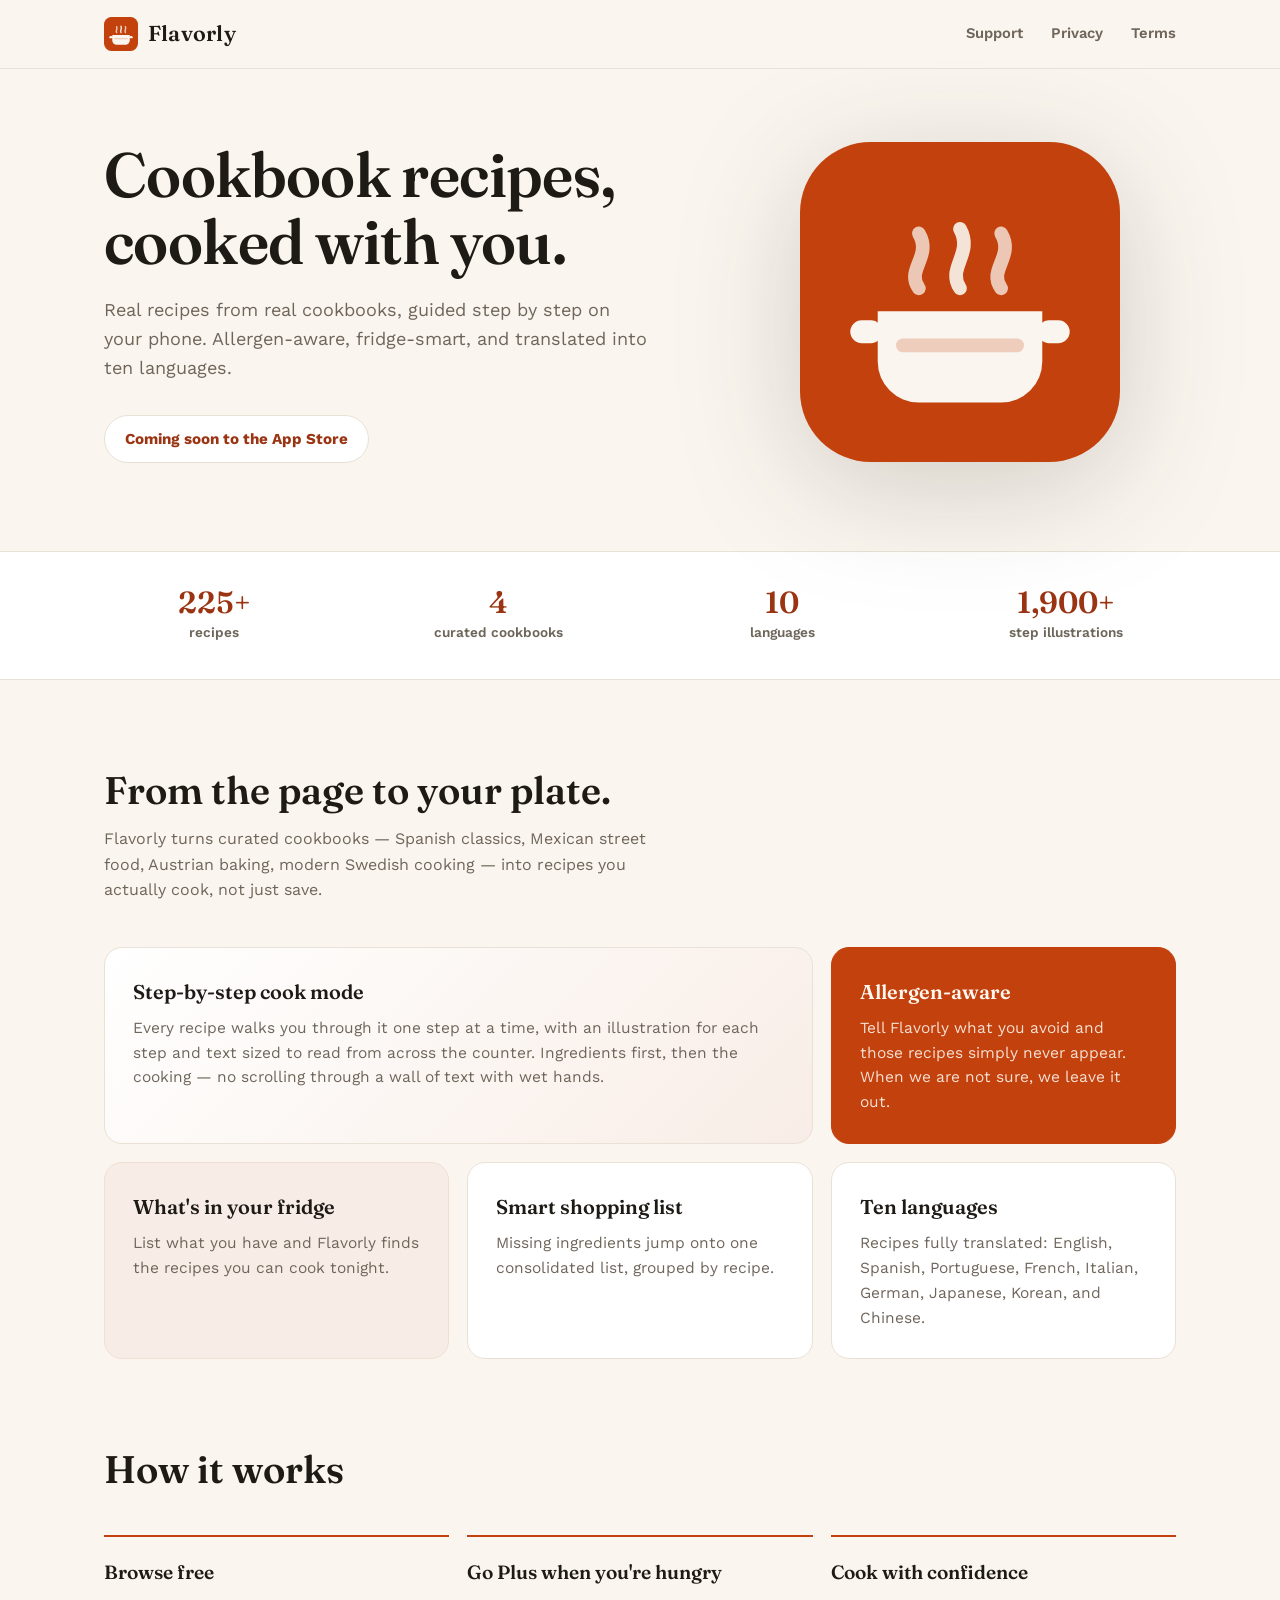
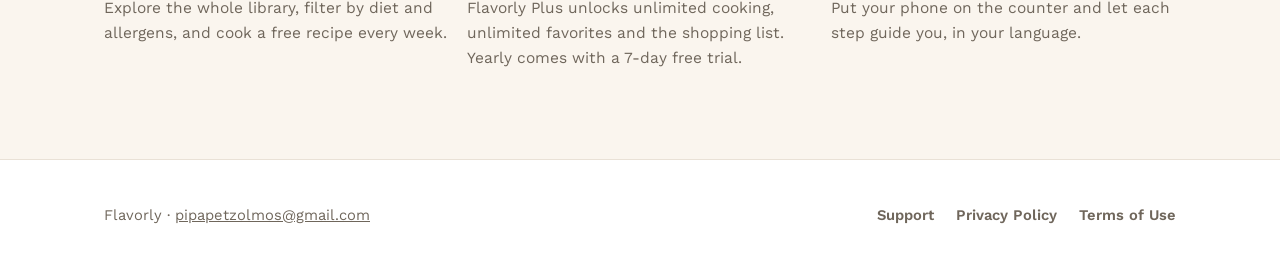
==== index.html @ 1690bf22 "Flavorly marketing site: landing, privacy, terms, support Co-Authored-By: Claude Fable 5 <noreply@an" ====
<!doctype html>
<html lang="en">
<head>
<meta charset="utf-8">
<meta name="viewport" content="width=device-width,initial-scale=1">
<title>Flavorly - Real cookbook recipes, cooked step by step</title>
<meta name="description" content="Flavorly brings real cookbook recipes to your phone: step-by-step cooking, allergen-aware filtering, a smart shopping list, in ten languages.">
<link rel="preconnect" href="https://fonts.googleapis.com">
<link rel="preconnect" href="https://fonts.gstatic.com" crossorigin>
<link href="https://fonts.googleapis.com/css2?family=Work+Sans:wght@400;600;700&family=Fraunces:ital,wght@0,400;0,600;1,400&display=swap" rel="stylesheet">
<link rel="stylesheet" href="/styles.css">
<link rel="icon" type="image/svg+xml" href="/icon.svg">
</head>
<body>
<header><div class="wrap nav">
<a class="brand" href="/"><svg width="34" height="34" viewBox="0 0 140 140" aria-hidden="true"><rect width="140" height="140" rx="31" fill="#C2410C"/><path d="M52 64 C46 56 58 50 52 40" fill="none" stroke="#FAF5EE" stroke-width="6" stroke-linecap="round" opacity=".75"/><path d="M70 64 C64 55 76 49 70 38" fill="none" stroke="#FAF5EE" stroke-width="6" stroke-linecap="round" opacity=".9"/><path d="M88 64 C82 56 94 50 88 40" fill="none" stroke="#FAF5EE" stroke-width="6" stroke-linecap="round" opacity=".75"/><rect x="22" y="78" width="14" height="10" rx="5" fill="#FAF5EE"/><rect x="104" y="78" width="14" height="10" rx="5" fill="#FAF5EE"/><path d="M34 74 h72 v22 a18 18 0 0 1 -18 18 h-36 a18 18 0 0 1 -18 -18 z" fill="#FAF5EE"/><rect x="42" y="86" width="56" height="6" rx="3" fill="#C2410C" opacity=".22"/></svg><span>Flavorly</span></a>
<nav class="nav-links" aria-label="Site"><a href="/support">Support</a><a href="/privacy">Privacy</a><a href="/terms">Terms</a></nav>
</div></header>

<main>
<section class="hero"><div class="wrap hero-grid">
<div>
<h1 class="serif">Cookbook recipes,<br>cooked with you.</h1>
<p class="sub">Real recipes from real cookbooks, guided step by step on your phone. Allergen-aware, fridge-smart, and translated into ten languages.</p>
<span class="badge">Coming soon to the App Store</span>
</div>
<div class="hero-mark"><svg viewBox="0 0 140 140" role="img" aria-label="Flavorly icon: a steaming cooking pot"><rect width="140" height="140" rx="31" fill="#C2410C"/><path d="M52 64 C46 56 58 50 52 40" fill="none" stroke="#FAF5EE" stroke-width="6" stroke-linecap="round" opacity=".75"/><path d="M70 64 C64 55 76 49 70 38" fill="none" stroke="#FAF5EE" stroke-width="6" stroke-linecap="round" opacity=".9"/><path d="M88 64 C82 56 94 50 88 40" fill="none" stroke="#FAF5EE" stroke-width="6" stroke-linecap="round" opacity=".75"/><rect x="22" y="78" width="14" height="10" rx="5" fill="#FAF5EE"/><rect x="104" y="78" width="14" height="10" rx="5" fill="#FAF5EE"/><path d="M34 74 h72 v22 a18 18 0 0 1 -18 18 h-36 a18 18 0 0 1 -18 -18 z" fill="#FAF5EE"/><rect x="42" y="86" width="56" height="6" rx="3" fill="#C2410C" opacity=".22"/></svg></div>
</div></section>

<div class="stats"><div class="wrap stats-row">
<div class="stat"><b class="serif">225+</b><small>recipes</small></div>
<div class="stat"><b class="serif">4</b><small>curated cookbooks</small></div>
<div class="stat"><b class="serif">10</b><small>languages</small></div>
<div class="stat"><b class="serif">1,900+</b><small>step illustrations</small></div>
</div></div>

<section class="block"><div class="wrap">
<h2 class="serif">From the page to your plate.</h2>
<p class="lede">Flavorly turns curated cookbooks — Spanish classics, Mexican street food, Austrian baking, modern Swedish cooking — into recipes you actually cook, not just save.</p>
<div class="bento">
<div class="cell big"><h3>Step-by-step cook mode</h3><p>Every recipe walks you through it one step at a time, with an illustration for each step and text sized to read from across the counter. Ingredients first, then the cooking — no scrolling through a wall of text with wet hands.</p></div>
<div class="cell clay"><h3>Allergen-aware</h3><p>Tell Flavorly what you avoid and those recipes simply never appear. When we are not sure, we leave it out.</p></div>
<div class="cell tint"><h3>What's in your fridge</h3><p>List what you have and Flavorly finds the recipes you can cook tonight.</p></div>
<div class="cell mid"><h3>Smart shopping list</h3><p>Missing ingredients jump onto one consolidated list, grouped by recipe.</p></div>
<div class="cell mid"><h3>Ten languages</h3><p>Recipes fully translated: English, Spanish, Portuguese, French, Italian, German, Japanese, Korean, and Chinese.</p></div>
</div>
</div></section>

<section class="block" style="padding-top:0"><div class="wrap">
<h2 class="serif">How it works</h2>
<div class="steps">
<div class="step"><h3>Browse free</h3><p>Explore the whole library, filter by diet and allergens, and cook a free recipe every week.</p></div>
<div class="step"><h3>Go Plus when you're hungry</h3><p>Flavorly Plus unlocks unlimited cooking, unlimited favorites and the shopping list. Yearly comes with a 7-day free trial.</p></div>
<div class="step"><h3>Cook with confidence</h3><p>Put your phone on the counter and let each step guide you, in your language.</p></div>
</div>
</div></section>
</main>

<footer><div class="wrap foot">
<div>Flavorly &middot; <a href="mailto:pipapetzolmos@gmail.com">pipapetzolmos@gmail.com</a></div>
<nav class="foot-links" aria-label="Legal"><a href="/support">Support</a><a href="/privacy">Privacy Policy</a><a href="/terms">Terms of Use</a></nav>
</div></footer>
</body></html>
---- styles.css ----
:root{--cream:#FAF5EE;--surface:#FFFFFF;--ink:#1E1A16;--ink-soft:#6F665B;--ink-faint:#9A9086;--clay:#C2410C;--clay-deep:#9A3412;--clay-tint:#F8EDE6;--line:#E9E1D6;--maxw:1120px}
*{margin:0;padding:0;box-sizing:border-box}
html{scroll-behavior:smooth}
@media (prefers-reduced-motion:reduce){html{scroll-behavior:auto}}
body{background:var(--cream);color:var(--ink);font-family:'Work Sans',system-ui,sans-serif;line-height:1.6;-webkit-font-smoothing:antialiased}
.serif{font-family:'Fraunces',Georgia,serif}
a{color:inherit}
.wrap{max-width:var(--maxw);margin:0 auto;padding:0 24px}
header{position:sticky;top:0;z-index:20;background:rgba(250,245,238,.92);backdrop-filter:blur(8px);border-bottom:1px solid var(--line)}
.nav{display:flex;align-items:center;justify-content:space-between;height:68px}
.brand{display:flex;align-items:center;gap:10px;text-decoration:none}
.brand span{font-family:'Fraunces',serif;font-weight:600;font-size:1.35rem;letter-spacing:.01em}
.nav-links{display:flex;gap:28px;font-size:.92rem;font-weight:600}
.nav-links a{text-decoration:none;color:var(--ink-soft)}
.nav-links a:hover,.nav-links a:focus-visible{color:var(--ink)}
a:focus-visible{outline:2px solid var(--clay);outline-offset:3px;border-radius:4px}
.hero{padding:72px 0 88px}
.hero-grid{display:grid;grid-template-columns:1.15fr .85fr;gap:56px;align-items:center}
h1{font-family:'Fraunces',serif;font-weight:600;font-size:clamp(2.4rem,5.4vw,3.9rem);line-height:1.08;letter-spacing:-.01em}
.sub{margin-top:20px;font-size:1.13rem;color:var(--ink-soft);max-width:34rem}
.badge{display:inline-flex;align-items:center;gap:8px;margin-top:32px;padding:11px 20px;border:1px solid var(--line);border-radius:999px;font-weight:700;font-size:.95rem;background:var(--surface);color:var(--clay-deep)}
.hero-mark{display:flex;justify-content:center}
.hero-mark svg{width:min(320px,70vw);height:auto;filter:drop-shadow(0 24px 60px rgba(30,26,22,.18))}
.stats{border-top:1px solid var(--line);border-bottom:1px solid var(--line);background:var(--surface)}
.stats-row{display:grid;grid-template-columns:repeat(4,1fr);gap:16px;padding:34px 0;text-align:center}
.stat b{display:block;font-family:'Fraunces',serif;font-weight:600;font-size:1.9rem;line-height:1.1;color:var(--clay-deep)}
.stat small{color:var(--ink-soft);font-size:.85rem;font-weight:600}
section.block{padding:88px 0}
h2{font-family:'Fraunces',serif;font-weight:600;font-size:clamp(1.7rem,3.4vw,2.4rem);line-height:1.15;max-width:26ch}
.lede{margin-top:14px;color:var(--ink-soft);max-width:56ch}
.bento{margin-top:44px;display:grid;grid-template-columns:repeat(6,1fr);gap:18px}
.cell{border-radius:18px;padding:28px;background:var(--surface);border:1px solid var(--line)}
.cell h3{font-family:'Fraunces',serif;font-weight:600;font-size:1.25rem;margin-bottom:8px}
.cell p{color:var(--ink-soft);font-size:.97rem}
.cell.big{grid-column:span 4;background:linear-gradient(135deg,#FFFFFF,var(--clay-tint))}
.cell.clay{grid-column:span 2;background:var(--clay);border-color:var(--clay)}
.cell.clay h3{color:#FFF7F0}.cell.clay p{color:rgba(255,247,240,.88)}
.cell.tint{grid-column:span 2;background:var(--clay-tint);border-color:#F0DFD2}
.cell.mid{grid-column:span 2}
.steps{margin-top:44px;display:grid;grid-template-columns:repeat(3,1fr);gap:18px}
.step{border-top:2px solid var(--clay);padding-top:20px}
.step h3{font-family:'Fraunces',serif;font-weight:600;font-size:1.2rem;margin-bottom:8px}
.step p{color:var(--ink-soft);font-size:.97rem}
footer{border-top:1px solid var(--line);background:var(--surface);padding:44px 0;font-size:.92rem;color:var(--ink-soft)}
.foot{display:flex;flex-wrap:wrap;gap:18px;justify-content:space-between;align-items:center}
.foot-links{display:flex;gap:22px;font-weight:600}
.foot-links a{text-decoration:none}
.foot-links a:hover{color:var(--ink)}
.legal{max-width:760px;margin:0 auto;padding:64px 24px 96px}
.legal h1{font-size:clamp(2rem,4.5vw,2.8rem);margin-bottom:8px}
.legal .date{color:var(--ink-soft);margin-bottom:36px;font-size:.95rem}
.legal h2{font-size:1.35rem;margin:36px 0 10px;max-width:none}
.legal h3{font-family:'Fraunces',serif;font-weight:600;font-size:1.1rem;margin:24px 0 8px}
.legal p,.legal li{color:var(--ink-soft);margin-bottom:12px}
.legal ul{padding-left:22px;margin-bottom:12px}
.legal a{color:var(--clay-deep)}
.legal strong{color:var(--ink)}
.faq{border:1px solid var(--line);border-radius:14px;padding:22px 24px;margin-bottom:16px;background:var(--surface)}
.faq h3{font-family:'Fraunces',serif;font-weight:600;font-size:1.1rem;margin:0 0 8px}
.faq p{margin-bottom:0}
@media(max-width:860px){.hero-grid{grid-template-columns:1fr;gap:40px}.hero-mark{order:-1}.hero-mark svg{width:200px}.stats-row{grid-template-columns:repeat(2,1fr)}.bento{grid-template-columns:1fr}.cell.big,.cell.clay,.cell.tint,.cell.mid{grid-column:span 1}.steps{grid-template-columns:1fr}.nav-links{gap:16px;font-size:.85rem}}
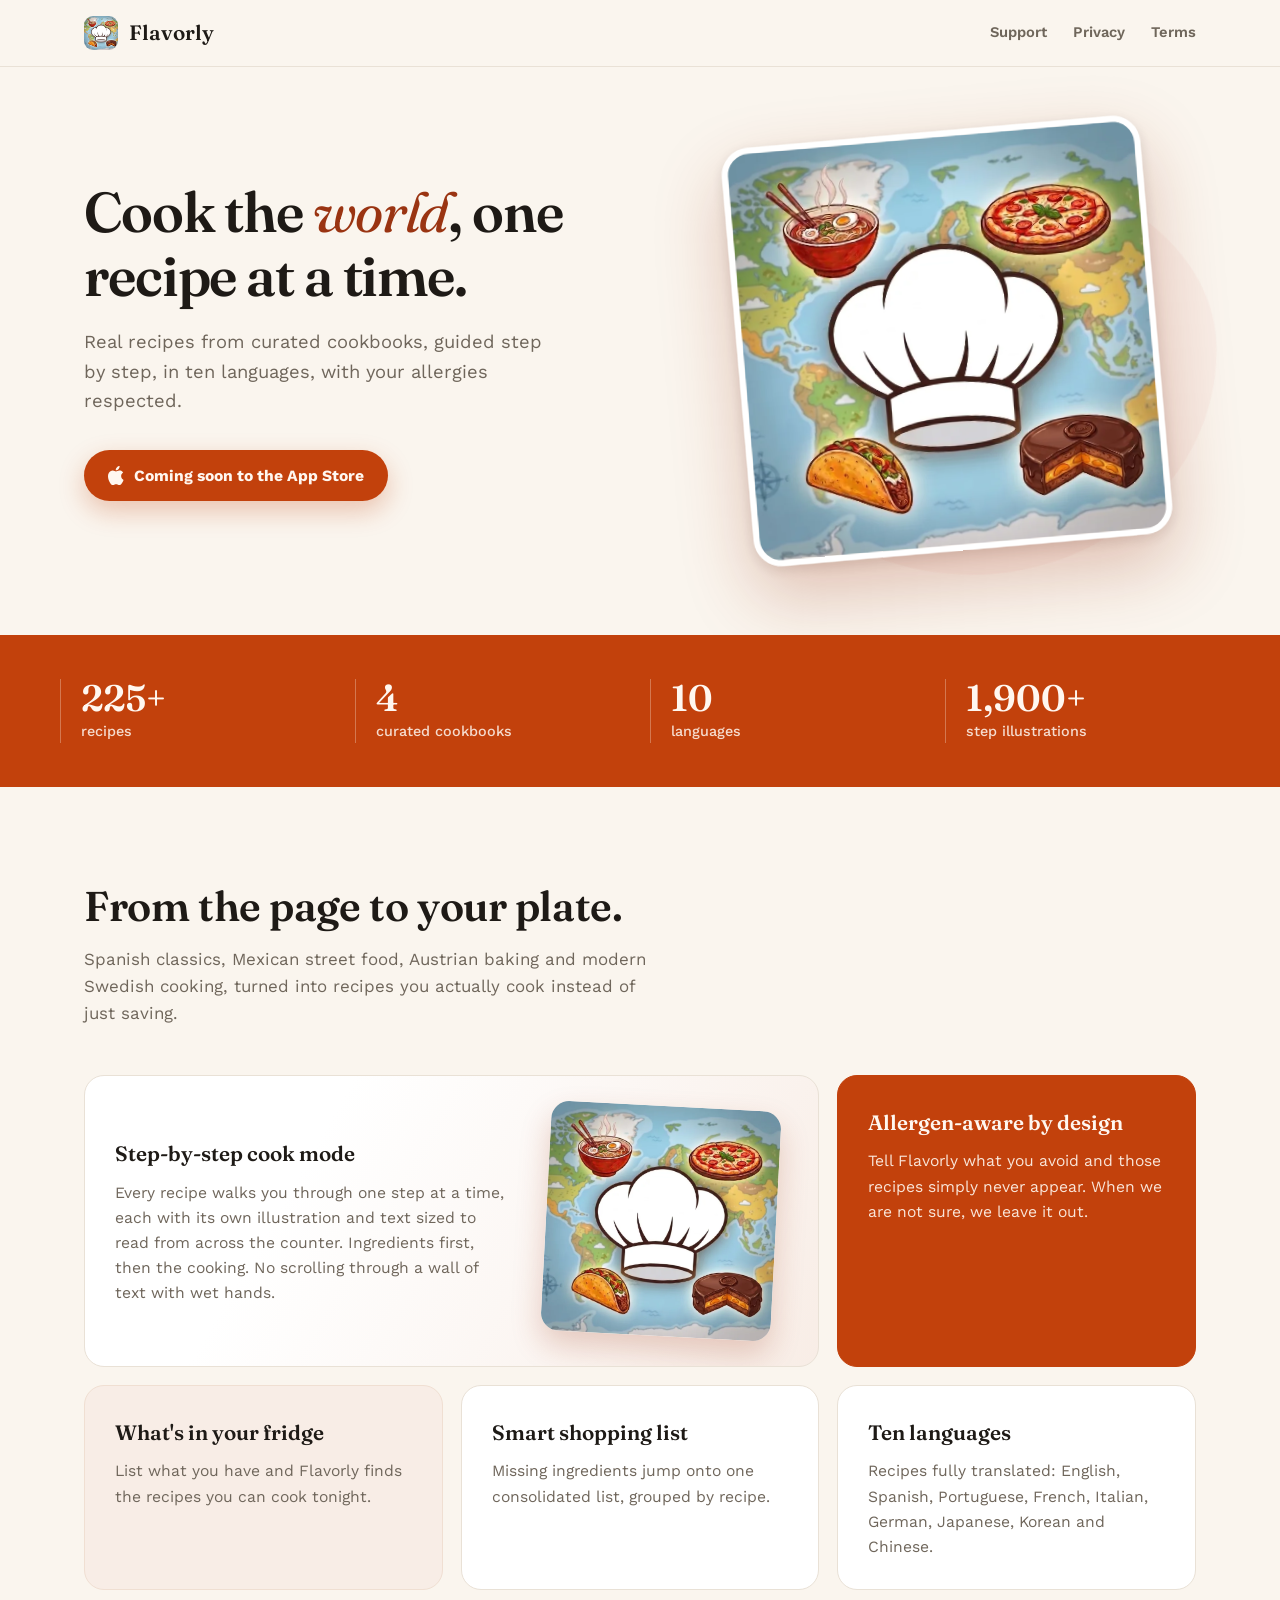
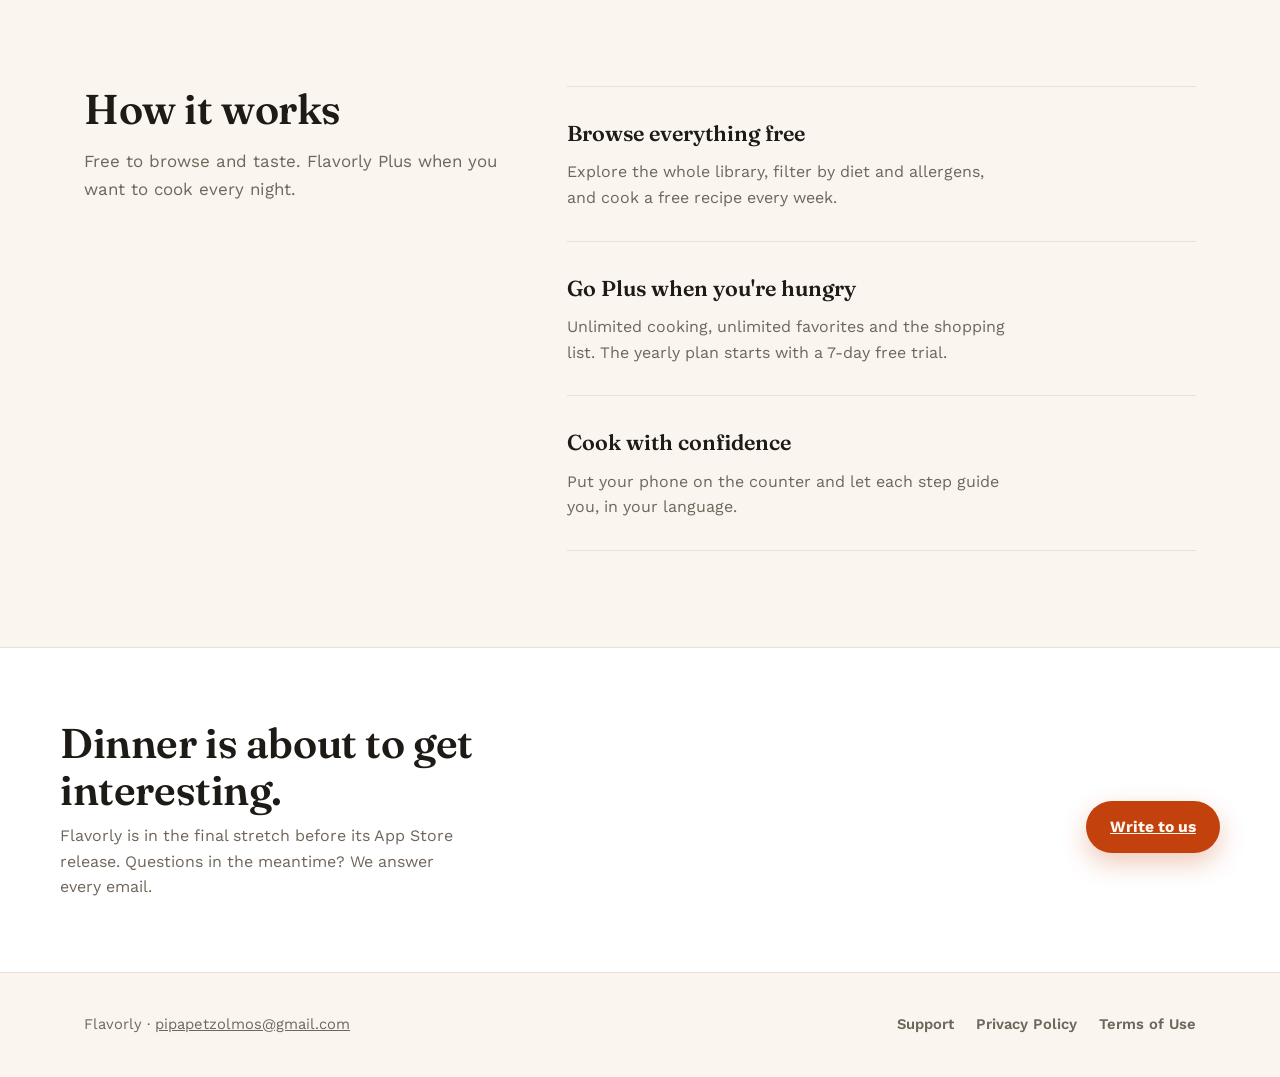
==== commit ce196ada: "Redesign with real brand art and taste-skill pass Replace the invented pot icon with the app's actua" ====
--- a/index.html
+++ b/index.html
@@ -5,26 +5,30 @@
 <meta name="viewport" content="width=device-width,initial-scale=1">
 <title>Flavorly - Real cookbook recipes, cooked step by step</title>
 <meta name="description" content="Flavorly brings real cookbook recipes to your phone: step-by-step cooking, allergen-aware filtering, a smart shopping list, in ten languages.">
+<meta property="og:title" content="Flavorly">
+<meta property="og:description" content="Real cookbook recipes, cooked step by step. Allergen-aware, fridge-smart, in ten languages.">
+<meta property="og:image" content="/assets/icon-hero.webp">
 <link rel="preconnect" href="https://fonts.googleapis.com">
 <link rel="preconnect" href="https://fonts.gstatic.com" crossorigin>
-<link href="https://fonts.googleapis.com/css2?family=Work+Sans:wght@400;600;700&family=Fraunces:ital,wght@0,400;0,600;1,400&display=swap" rel="stylesheet">
+<link href="https://fonts.googleapis.com/css2?family=Work+Sans:wght@400;500;600;700&family=Fraunces:ital,wght@0,400;0,600;1,400;1,600&display=swap" rel="stylesheet">
 <link rel="stylesheet" href="/styles.css">
-<link rel="icon" type="image/svg+xml" href="/icon.svg">
+<link rel="icon" type="image/png" href="/assets/favicon.png">
+<link rel="apple-touch-icon" href="/assets/apple-touch-icon.png">
 </head>
 <body>
 <header><div class="wrap nav">
-<a class="brand" href="/"><svg width="34" height="34" viewBox="0 0 140 140" aria-hidden="true"><rect width="140" height="140" rx="31" fill="#C2410C"/><path d="M52 64 C46 56 58 50 52 40" fill="none" stroke="#FAF5EE" stroke-width="6" stroke-linecap="round" opacity=".75"/><path d="M70 64 C64 55 76 49 70 38" fill="none" stroke="#FAF5EE" stroke-width="6" stroke-linecap="round" opacity=".9"/><path d="M88 64 C82 56 94 50 88 40" fill="none" stroke="#FAF5EE" stroke-width="6" stroke-linecap="round" opacity=".75"/><rect x="22" y="78" width="14" height="10" rx="5" fill="#FAF5EE"/><rect x="104" y="78" width="14" height="10" rx="5" fill="#FAF5EE"/><path d="M34 74 h72 v22 a18 18 0 0 1 -18 18 h-36 a18 18 0 0 1 -18 -18 z" fill="#FAF5EE"/><rect x="42" y="86" width="56" height="6" rx="3" fill="#C2410C" opacity=".22"/></svg><span>Flavorly</span></a>
+<a class="brand" href="/"><img src="/assets/favicon.png" alt="" width="34" height="34"><span>Flavorly</span></a>
 <nav class="nav-links" aria-label="Site"><a href="/support">Support</a><a href="/privacy">Privacy</a><a href="/terms">Terms</a></nav>
 </div></header>
 
 <main>
 <section class="hero"><div class="wrap hero-grid">
 <div>
-<h1 class="serif">Cookbook recipes,<br>cooked with you.</h1>
-<p class="sub">Real recipes from real cookbooks, guided step by step on your phone. Allergen-aware, fridge-smart, and translated into ten languages.</p>
-<span class="badge">Coming soon to the App Store</span>
+<h1 data-rise="1">Cook the <em>world</em>, one recipe at a time.</h1>
+<p class="sub" data-rise="2">Real recipes from curated cookbooks, guided step by step, in ten languages, with your allergies respected.</p>
+<span class="badge" data-rise="3"><svg width="16" height="19" viewBox="0 0 16 19" fill="currentColor" aria-hidden="true"><path d="M13.1 10.1c0-2.4 2-3.6 2.1-3.7-1.1-1.7-2.9-1.9-3.5-1.9-1.5-.2-2.9.9-3.7.9-.8 0-2-.9-3.2-.9C3.2 4.5 1.6 5.4.8 6.9c-1.7 3-.4 7.4 1.2 9.8.8 1.2 1.7 2.5 3 2.4 1.2 0 1.6-.8 3.1-.8s1.9.8 3.2.8c1.3 0 2.1-1.2 2.9-2.4.9-1.4 1.3-2.7 1.3-2.8-.1 0-2.4-1-2.4-3.8zM10.6 2.9c.7-.8 1.1-1.9 1-3-1 0-2.1.7-2.8 1.5-.6.7-1.2 1.8-1 2.9 1.1.1 2.2-.6 2.8-1.4z"/></svg>Coming soon to the App Store</span>
 </div>
-<div class="hero-mark"><svg viewBox="0 0 140 140" role="img" aria-label="Flavorly icon: a steaming cooking pot"><rect width="140" height="140" rx="31" fill="#C2410C"/><path d="M52 64 C46 56 58 50 52 40" fill="none" stroke="#FAF5EE" stroke-width="6" stroke-linecap="round" opacity=".75"/><path d="M70 64 C64 55 76 49 70 38" fill="none" stroke="#FAF5EE" stroke-width="6" stroke-linecap="round" opacity=".9"/><path d="M88 64 C82 56 94 50 88 40" fill="none" stroke="#FAF5EE" stroke-width="6" stroke-linecap="round" opacity=".75"/><rect x="22" y="78" width="14" height="10" rx="5" fill="#FAF5EE"/><rect x="104" y="78" width="14" height="10" rx="5" fill="#FAF5EE"/><path d="M34 74 h72 v22 a18 18 0 0 1 -18 18 h-36 a18 18 0 0 1 -18 -18 z" fill="#FAF5EE"/><rect x="42" y="86" width="56" height="6" rx="3" fill="#C2410C" opacity=".22"/></svg></div>
+<div class="hero-art" data-rise="art"><img src="/assets/icon-hero.webp" alt="The Flavorly icon: an illustrated chef's hat over a world map, surrounded by ramen, pizza, a taco and a chocolate torte" width="720" height="720"></div>
 </div></section>
 
 <div class="stats"><div class="wrap stats-row">
@@ -35,25 +39,36 @@
 </div></div>
 
 <section class="block"><div class="wrap">
-<h2 class="serif">From the page to your plate.</h2>
-<p class="lede">Flavorly turns curated cookbooks — Spanish classics, Mexican street food, Austrian baking, modern Swedish cooking — into recipes you actually cook, not just save.</p>
+<h2 class="serif reveal">From the page to your plate.</h2>
+<p class="lede reveal">Spanish classics, Mexican street food, Austrian baking and modern Swedish cooking, turned into recipes you actually cook instead of just saving.</p>
 <div class="bento">
-<div class="cell big"><h3>Step-by-step cook mode</h3><p>Every recipe walks you through it one step at a time, with an illustration for each step and text sized to read from across the counter. Ingredients first, then the cooking — no scrolling through a wall of text with wet hands.</p></div>
-<div class="cell clay"><h3>Allergen-aware</h3><p>Tell Flavorly what you avoid and those recipes simply never appear. When we are not sure, we leave it out.</p></div>
-<div class="cell tint"><h3>What's in your fridge</h3><p>List what you have and Flavorly finds the recipes you can cook tonight.</p></div>
-<div class="cell mid"><h3>Smart shopping list</h3><p>Missing ingredients jump onto one consolidated list, grouped by recipe.</p></div>
-<div class="cell mid"><h3>Ten languages</h3><p>Recipes fully translated: English, Spanish, Portuguese, French, Italian, German, Japanese, Korean, and Chinese.</p></div>
+<div class="cell big reveal"><div><h3>Step-by-step cook mode</h3><p>Every recipe walks you through one step at a time, each with its own illustration and text sized to read from across the counter. Ingredients first, then the cooking. No scrolling through a wall of text with wet hands.</p></div><img src="/assets/icon-hero.webp" alt="" loading="lazy"></div>
+<div class="cell clay reveal"><h3>Allergen-aware by design</h3><p>Tell Flavorly what you avoid and those recipes simply never appear. When we are not sure, we leave it out.</p></div>
+<div class="cell tint reveal"><h3>What's in your fridge</h3><p>List what you have and Flavorly finds the recipes you can cook tonight.</p></div>
+<div class="cell mid reveal"><h3>Smart shopping list</h3><p>Missing ingredients jump onto one consolidated list, grouped by recipe.</p></div>
+<div class="cell mid reveal"><h3>Ten languages</h3><p>Recipes fully translated: English, Spanish, Portuguese, French, Italian, German, Japanese, Korean and Chinese.</p></div>
 </div>
 </div></section>
 
-<section class="block" style="padding-top:0"><div class="wrap">
+<section class="block" style="padding-top:0"><div class="wrap how">
+<div class="how-sticky reveal">
 <h2 class="serif">How it works</h2>
-<div class="steps">
-<div class="step"><h3>Browse free</h3><p>Explore the whole library, filter by diet and allergens, and cook a free recipe every week.</p></div>
-<div class="step"><h3>Go Plus when you're hungry</h3><p>Flavorly Plus unlocks unlimited cooking, unlimited favorites and the shopping list. Yearly comes with a 7-day free trial.</p></div>
-<div class="step"><h3>Cook with confidence</h3><p>Put your phone on the counter and let each step guide you, in your language.</p></div>
+<p class="lede">Free to browse and taste. Flavorly Plus when you want to cook every night.</p>
+</div>
+<div class="how-list">
+<div class="how-item reveal"><div><h3>Browse everything free</h3><p>Explore the whole library, filter by diet and allergens, and cook a free recipe every week.</p></div></div>
+<div class="how-item reveal"><div><h3>Go Plus when you're hungry</h3><p>Unlimited cooking, unlimited favorites and the shopping list. The yearly plan starts with a 7-day free trial.</p></div></div>
+<div class="how-item reveal"><div><h3>Cook with confidence</h3><p>Put your phone on the counter and let each step guide you, in your language.</p></div></div>
 </div>
 </div></section>
+
+<div class="closer"><div class="wrap closer-inner">
+<div class="reveal">
+<h2 class="serif">Dinner is about to get interesting.</h2>
+<p>Flavorly is in the final stretch before its App Store release. Questions in the meantime? We answer every email.</p>
+</div>
+<a class="badge" href="mailto:pipapetzolmos@gmail.com">Write to us</a>
+</div></div>
 </main>
 
 <footer><div class="wrap foot">
--- a/styles.css
+++ b/styles.css
@@ -1,61 +1,132 @@
-:root{--cream:#FAF5EE;--surface:#FFFFFF;--ink:#1E1A16;--ink-soft:#6F665B;--ink-faint:#9A9086;--clay:#C2410C;--clay-deep:#9A3412;--clay-tint:#F8EDE6;--line:#E9E1D6;--maxw:1120px}
+/* Flavorly site. Brand tokens from the app's design system (cream/clay, Fraunces + Work Sans).
+   Radius rule: cards 16-20px, interactive pills full-radius. One accent: clay. Light theme, locked (the app is light-only by design). */
+:root{
+  --cream:#FAF5EE;--surface:#FFFFFF;--ink:#1E1A16;--ink-soft:#6F665B;--ink-faint:#9A9086;
+  --clay:#C2410C;--clay-deep:#9A3412;--clay-tint:#F8EDE6;--line:#E9E1D6;
+  --on-clay:#FFF7F0;--maxw:1160px;
+  --ease:cubic-bezier(.16,1,.3,1);
+}
 *{margin:0;padding:0;box-sizing:border-box}
 html{scroll-behavior:smooth}
-@media (prefers-reduced-motion:reduce){html{scroll-behavior:auto}}
 body{background:var(--cream);color:var(--ink);font-family:'Work Sans',system-ui,sans-serif;line-height:1.6;-webkit-font-smoothing:antialiased}
-.serif{font-family:'Fraunces',Georgia,serif}
+.serif{font-family:'Fraunces',Georgia,serif;font-weight:600}
 a{color:inherit}
+img{max-width:100%;height:auto;display:block}
 .wrap{max-width:var(--maxw);margin:0 auto;padding:0 24px}
-header{position:sticky;top:0;z-index:20;background:rgba(250,245,238,.92);backdrop-filter:blur(8px);border-bottom:1px solid var(--line)}
-.nav{display:flex;align-items:center;justify-content:space-between;height:68px}
-.brand{display:flex;align-items:center;gap:10px;text-decoration:none}
-.brand span{font-family:'Fraunces',serif;font-weight:600;font-size:1.35rem;letter-spacing:.01em}
-.nav-links{display:flex;gap:28px;font-size:.92rem;font-weight:600}
-.nav-links a{text-decoration:none;color:var(--ink-soft)}
-.nav-links a:hover,.nav-links a:focus-visible{color:var(--ink)}
-a:focus-visible{outline:2px solid var(--clay);outline-offset:3px;border-radius:4px}
-.hero{padding:72px 0 88px}
-.hero-grid{display:grid;grid-template-columns:1.15fr .85fr;gap:56px;align-items:center}
-h1{font-family:'Fraunces',serif;font-weight:600;font-size:clamp(2.4rem,5.4vw,3.9rem);line-height:1.08;letter-spacing:-.01em}
-.sub{margin-top:20px;font-size:1.13rem;color:var(--ink-soft);max-width:34rem}
-.badge{display:inline-flex;align-items:center;gap:8px;margin-top:32px;padding:11px 20px;border:1px solid var(--line);border-radius:999px;font-weight:700;font-size:.95rem;background:var(--surface);color:var(--clay-deep)}
-.hero-mark{display:flex;justify-content:center}
-.hero-mark svg{width:min(320px,70vw);height:auto;filter:drop-shadow(0 24px 60px rgba(30,26,22,.18))}
-.stats{border-top:1px solid var(--line);border-bottom:1px solid var(--line);background:var(--surface)}
-.stats-row{display:grid;grid-template-columns:repeat(4,1fr);gap:16px;padding:34px 0;text-align:center}
-.stat b{display:block;font-family:'Fraunces',serif;font-weight:600;font-size:1.9rem;line-height:1.1;color:var(--clay-deep)}
-.stat small{color:var(--ink-soft);font-size:.85rem;font-weight:600}
-section.block{padding:88px 0}
-h2{font-family:'Fraunces',serif;font-weight:600;font-size:clamp(1.7rem,3.4vw,2.4rem);line-height:1.15;max-width:26ch}
-.lede{margin-top:14px;color:var(--ink-soft);max-width:56ch}
-.bento{margin-top:44px;display:grid;grid-template-columns:repeat(6,1fr);gap:18px}
-.cell{border-radius:18px;padding:28px;background:var(--surface);border:1px solid var(--line)}
-.cell h3{font-family:'Fraunces',serif;font-weight:600;font-size:1.25rem;margin-bottom:8px}
-.cell p{color:var(--ink-soft);font-size:.97rem}
-.cell.big{grid-column:span 4;background:linear-gradient(135deg,#FFFFFF,var(--clay-tint))}
+a:focus-visible,button:focus-visible{outline:2px solid var(--clay);outline-offset:3px;border-radius:6px}
+
+/* ---------- nav ---------- */
+header{position:sticky;top:0;z-index:20;background:rgba(250,245,238,.9);backdrop-filter:blur(10px);border-bottom:1px solid var(--line)}
+.nav{display:flex;align-items:center;justify-content:space-between;height:66px}
+.brand{display:flex;align-items:center;gap:11px;text-decoration:none}
+.brand img{width:34px;height:34px;border-radius:9px}
+.brand span{font-family:'Fraunces',serif;font-weight:600;font-size:1.3rem}
+.nav-links{display:flex;gap:26px;font-size:.92rem;font-weight:600}
+.nav-links a{text-decoration:none;color:var(--ink-soft);transition:color .2s var(--ease)}
+.nav-links a:hover{color:var(--clay-deep)}
+
+/* ---------- hero ---------- */
+.hero{padding:64px 0 84px;overflow:hidden}
+.hero-grid{display:grid;grid-template-columns:1.05fr .95fr;gap:64px;align-items:center}
+h1{font-family:'Fraunces',serif;font-weight:600;font-size:clamp(2.3rem,4.6vw,3.5rem);line-height:1.06;letter-spacing:-.02em;max-width:15ch}
+h1 em{font-style:italic;font-weight:400;color:var(--clay-deep);line-height:1.1;display:inline-block;padding-bottom:.06em}
+.sub{margin-top:22px;font-size:1.15rem;color:var(--ink-soft);max-width:30rem}
+.badge{display:inline-flex;align-items:center;gap:10px;margin-top:34px;padding:13px 24px;border-radius:999px;font-weight:700;font-size:.98rem;background:var(--clay);color:var(--on-clay);box-shadow:0 10px 26px rgba(194,65,12,.28)}
+.badge svg{flex:none}
+.hero-art{position:relative;display:flex;justify-content:center}
+.hero-art::before{content:"";position:absolute;inset:8% -4% -6% 10%;background:var(--clay-tint);border-radius:44% 56% 52% 48%/54% 46% 54% 46%;z-index:0}
+.hero-art img{position:relative;z-index:1;width:min(420px,78vw);border-radius:28px;transform:rotate(-2.5deg);box-shadow:0 30px 70px rgba(154,52,18,.28),0 4px 14px rgba(30,26,22,.12);border:6px solid var(--surface)}
+
+/* ---------- clay stats band ---------- */
+.stats{background:var(--clay);color:var(--on-clay)}
+.stats-row{display:grid;grid-template-columns:repeat(4,1fr);gap:20px;padding:44px 0;text-align:left}
+.stat{border-left:1px solid rgba(255,247,240,.3);padding-left:20px}
+.stat b{display:block;font-family:'Fraunces',serif;font-weight:600;font-size:2.3rem;line-height:1.05}
+.stat small{font-size:.9rem;font-weight:500;opacity:.85}
+
+/* ---------- sections ---------- */
+section.block{padding:96px 0}
+h2{font-family:'Fraunces',serif;font-weight:600;font-size:clamp(1.8rem,3.6vw,2.6rem);line-height:1.12;letter-spacing:-.01em;max-width:24ch}
+.lede{margin-top:16px;color:var(--ink-soft);max-width:52ch;font-size:1.06rem}
+
+/* bento */
+.bento{margin-top:48px;display:grid;grid-template-columns:repeat(6,1fr);gap:18px}
+.cell{border-radius:20px;padding:30px;background:var(--surface);border:1px solid var(--line);transition:transform .35s var(--ease),box-shadow .35s var(--ease)}
+.cell:hover{transform:translateY(-4px);box-shadow:0 18px 40px rgba(154,52,18,.12)}
+.cell h3{font-family:'Fraunces',serif;font-weight:600;font-size:1.3rem;margin-bottom:9px}
+.cell p{color:var(--ink-soft);font-size:.98rem}
+.cell.big{grid-column:span 4;display:grid;grid-template-columns:1.4fr .9fr;gap:24px;align-items:center;background:linear-gradient(120deg,var(--surface) 30%,var(--clay-tint));overflow:hidden}
+.cell.big img{width:100%;max-width:230px;justify-self:center;border-radius:18px;transform:rotate(3deg);box-shadow:0 14px 30px rgba(154,52,18,.22)}
 .cell.clay{grid-column:span 2;background:var(--clay);border-color:var(--clay)}
-.cell.clay h3{color:#FFF7F0}.cell.clay p{color:rgba(255,247,240,.88)}
+.cell.clay h3{color:var(--on-clay)}
+.cell.clay p{color:rgba(255,247,240,.9)}
 .cell.tint{grid-column:span 2;background:var(--clay-tint);border-color:#F0DFD2}
 .cell.mid{grid-column:span 2}
-.steps{margin-top:44px;display:grid;grid-template-columns:repeat(3,1fr);gap:18px}
-.step{border-top:2px solid var(--clay);padding-top:20px}
-.step h3{font-family:'Fraunces',serif;font-weight:600;font-size:1.2rem;margin-bottom:8px}
-.step p{color:var(--ink-soft);font-size:.97rem}
-footer{border-top:1px solid var(--line);background:var(--surface);padding:44px 0;font-size:.92rem;color:var(--ink-soft)}
+
+/* how it works: heading column + stacked rows */
+.how{display:grid;grid-template-columns:.8fr 1.2fr;gap:64px;align-items:start}
+.how-sticky{position:sticky;top:110px}
+.how-list{display:flex;flex-direction:column}
+.how-item{display:grid;grid-template-columns:auto 1fr;gap:24px;padding:30px 0;border-top:1px solid var(--line)}
+.how-item:last-child{border-bottom:1px solid var(--line)}
+.how-item h3{font-family:'Fraunces',serif;font-weight:600;font-size:1.35rem;margin-bottom:8px}
+.how-item p{color:var(--ink-soft);max-width:44ch}
+
+/* closing band */
+.closer{background:var(--surface);border-top:1px solid var(--line)}
+.closer-inner{display:flex;flex-wrap:wrap;align-items:center;justify-content:space-between;gap:28px;padding:72px 0}
+.closer h2{max-width:20ch}
+.closer p{margin-top:10px;color:var(--ink-soft);max-width:40ch}
+
+/* ---------- footer ---------- */
+footer{border-top:1px solid var(--line);background:var(--cream);padding:40px 0;font-size:.92rem;color:var(--ink-soft)}
 .foot{display:flex;flex-wrap:wrap;gap:18px;justify-content:space-between;align-items:center}
 .foot-links{display:flex;gap:22px;font-weight:600}
 .foot-links a{text-decoration:none}
-.foot-links a:hover{color:var(--ink)}
-.legal{max-width:760px;margin:0 auto;padding:64px 24px 96px}
-.legal h1{font-size:clamp(2rem,4.5vw,2.8rem);margin-bottom:8px}
-.legal .date{color:var(--ink-soft);margin-bottom:36px;font-size:.95rem}
-.legal h2{font-size:1.35rem;margin:36px 0 10px;max-width:none}
-.legal h3{font-family:'Fraunces',serif;font-weight:600;font-size:1.1rem;margin:24px 0 8px}
+.foot-links a:hover{color:var(--clay-deep)}
+
+/* ---------- legal / support pages ---------- */
+.legal{max-width:740px;margin:0 auto;padding:72px 24px 110px}
+.legal h1{font-size:clamp(2.1rem,4.5vw,2.9rem);letter-spacing:-.015em;margin-bottom:10px}
+.legal .date{color:var(--ink-soft);margin-bottom:40px;font-size:.95rem}
+.legal h2{font-size:1.4rem;margin:40px 0 12px;max-width:none}
+.legal h3{font-family:'Fraunces',serif;font-weight:600;font-size:1.1rem;margin:26px 0 8px}
 .legal p,.legal li{color:var(--ink-soft);margin-bottom:12px}
 .legal ul{padding-left:22px;margin-bottom:12px}
 .legal a{color:var(--clay-deep)}
 .legal strong{color:var(--ink)}
-.faq{border:1px solid var(--line);border-radius:14px;padding:22px 24px;margin-bottom:16px;background:var(--surface)}
-.faq h3{font-family:'Fraunces',serif;font-weight:600;font-size:1.1rem;margin:0 0 8px}
+.faq{border:1px solid var(--line);border-radius:16px;padding:24px 26px;margin-bottom:16px;background:var(--surface);transition:transform .3s var(--ease),box-shadow .3s var(--ease)}
+.faq:hover{transform:translateY(-2px);box-shadow:0 12px 28px rgba(154,52,18,.1)}
+.faq h3{font-family:'Fraunces',serif;font-weight:600;font-size:1.12rem;margin:0 0 8px}
 .faq p{margin-bottom:0}
-@media(max-width:860px){.hero-grid{grid-template-columns:1fr;gap:40px}.hero-mark{order:-1}.hero-mark svg{width:200px}.stats-row{grid-template-columns:repeat(2,1fr)}.bento{grid-template-columns:1fr}.cell.big,.cell.clay,.cell.tint,.cell.mid{grid-column:span 1}.steps{grid-template-columns:1fr}.nav-links{gap:16px;font-size:.85rem}}
+
+/* ---------- motion (reduced-motion safe) ---------- */
+@media (prefers-reduced-motion:no-preference){
+  [data-rise]{animation:rise .8s var(--ease) both}
+  [data-rise="2"]{animation-delay:.09s}
+  [data-rise="3"]{animation-delay:.18s}
+  [data-rise="art"]{animation:riseArt 1s var(--ease) both;animation-delay:.12s}
+  @keyframes rise{from{opacity:0;transform:translateY(22px)}to{opacity:1;transform:none}}
+  @keyframes riseArt{from{opacity:0;transform:rotate(-2.5deg) translateY(26px) scale(.97)}to{opacity:1;transform:rotate(-2.5deg)}}
+}
+@media (prefers-reduced-motion:reduce){
+  html{scroll-behavior:auto}
+  .cell:hover,.faq:hover{transform:none}
+}
+
+/* ---------- mobile ---------- */
+@media (max-width:900px){
+  .hero{padding:40px 0 64px}
+  .hero-grid{grid-template-columns:1fr;gap:44px}
+  .hero-art{order:-1}
+  .hero-art img{width:min(280px,70vw)}
+  .stats-row{grid-template-columns:repeat(2,1fr);gap:28px 20px}
+  .bento{grid-template-columns:1fr}
+  .cell.big,.cell.clay,.cell.tint,.cell.mid{grid-column:span 1}
+  .cell.big{grid-template-columns:1fr}
+  .cell.big img{max-width:200px}
+  .how{grid-template-columns:1fr;gap:28px}
+  .how-sticky{position:static}
+  .nav-links{gap:16px;font-size:.85rem}
+  section.block{padding:72px 0}
+}
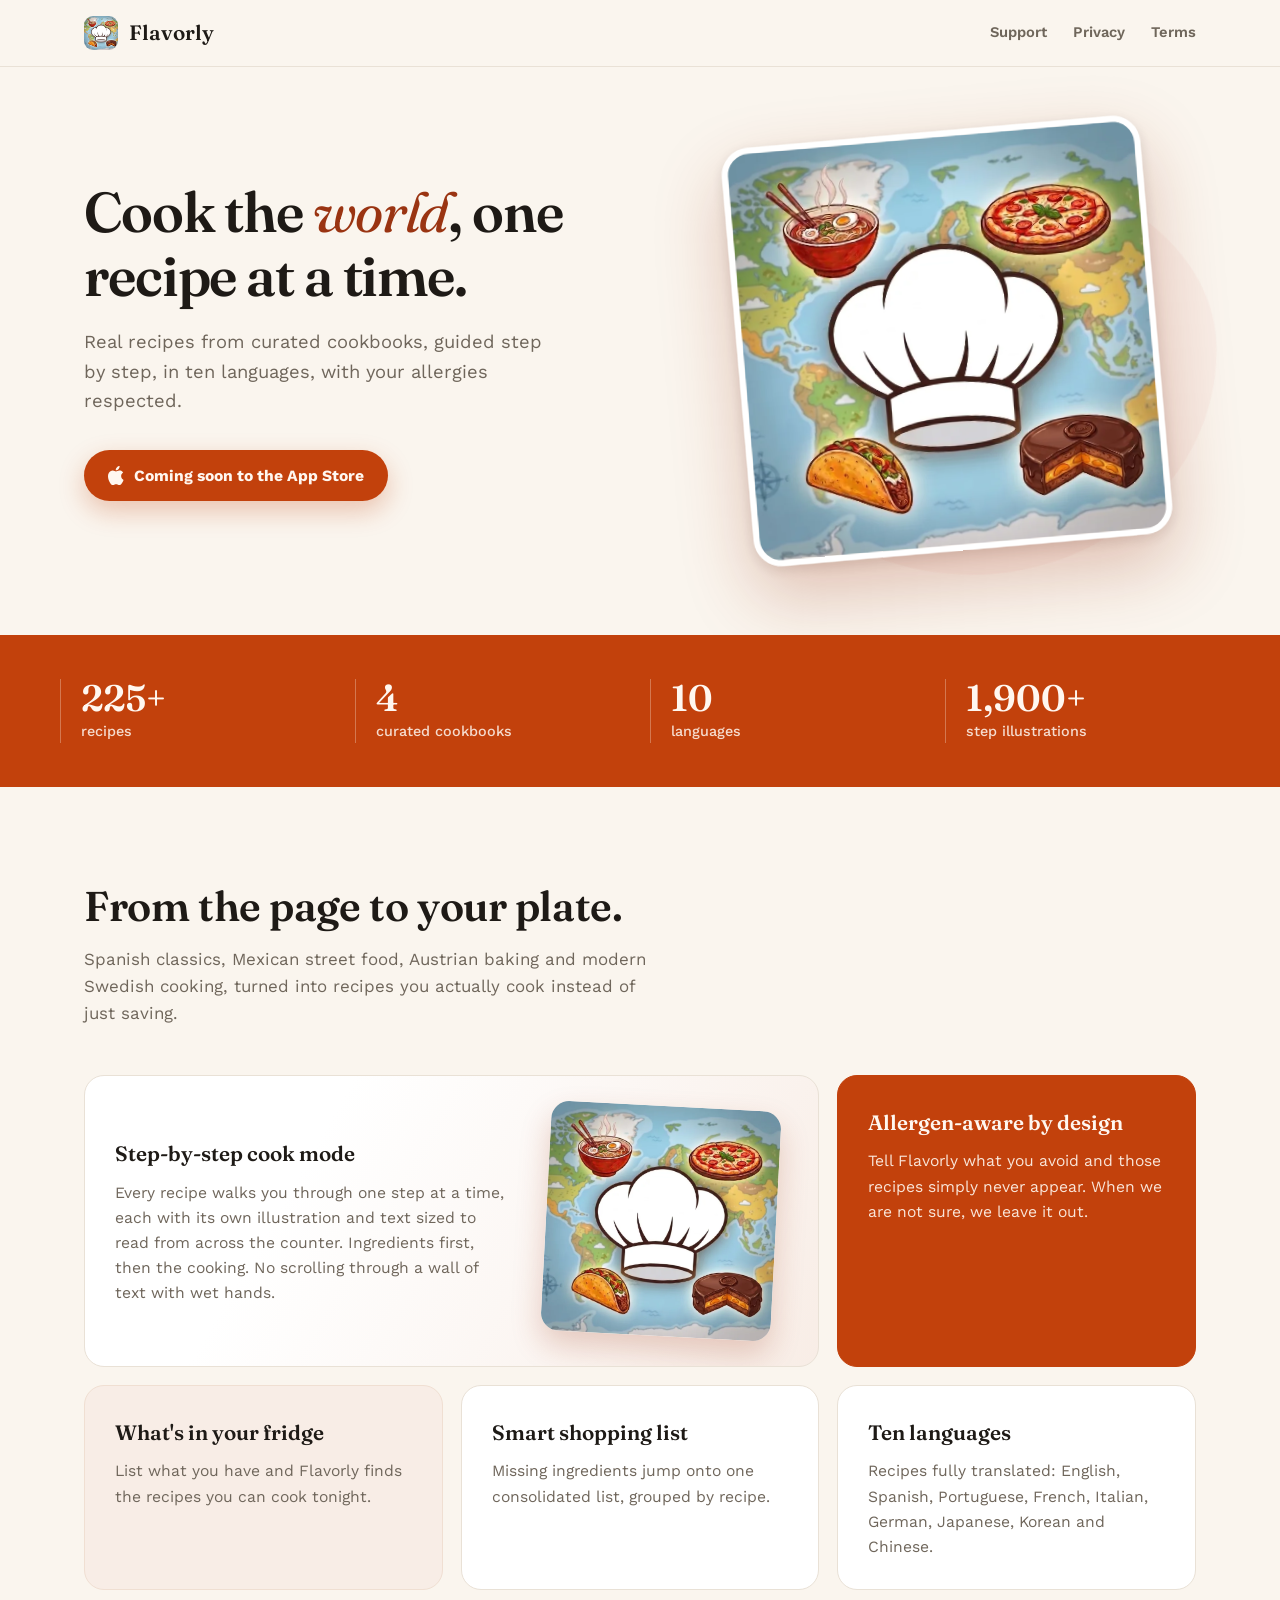
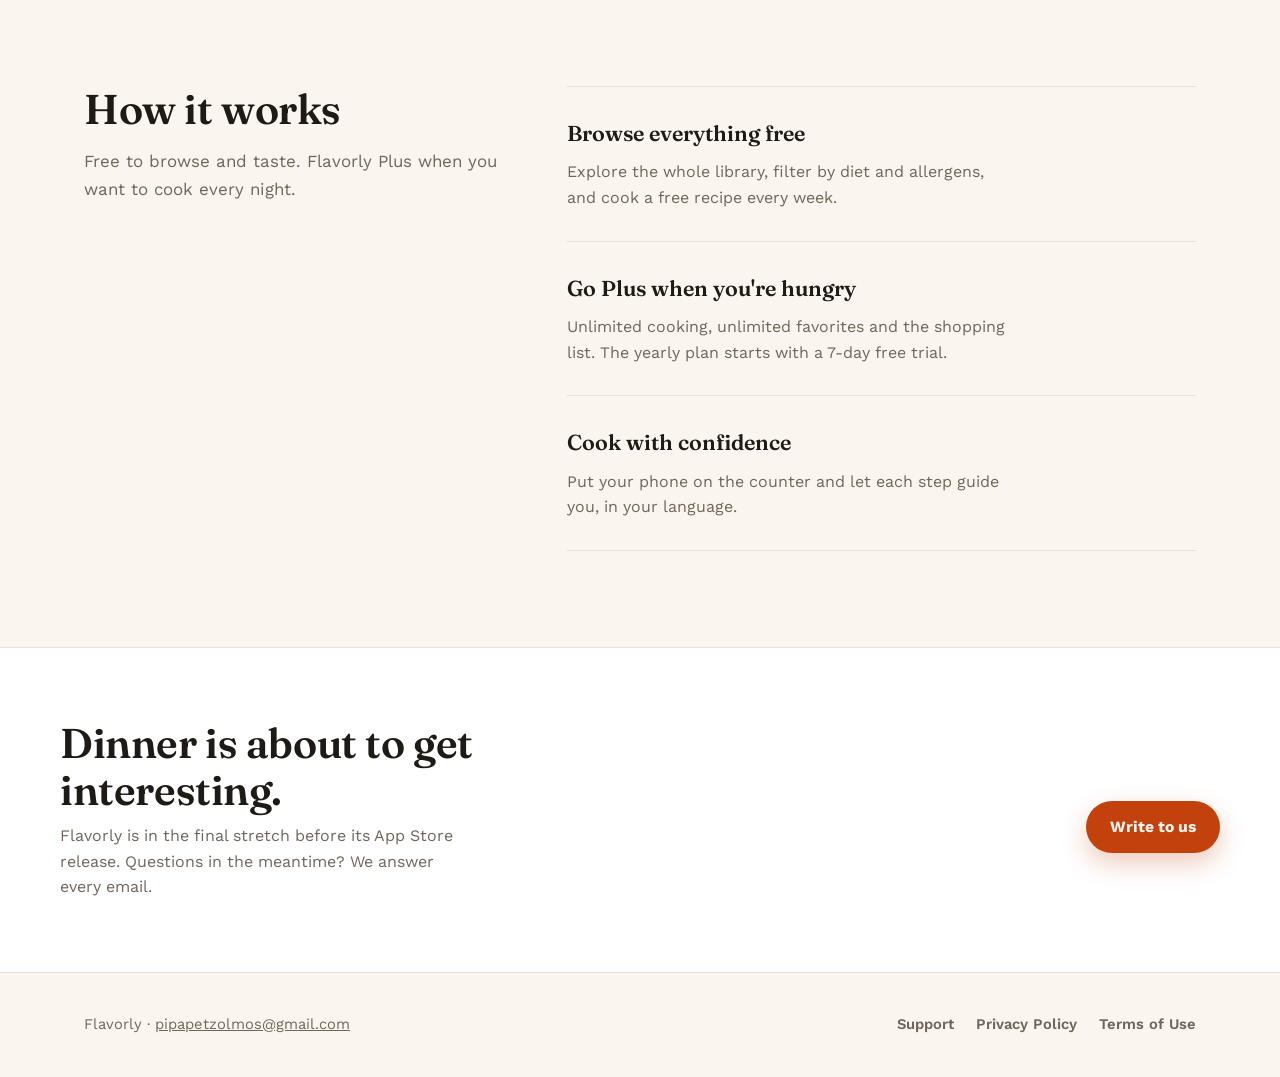
==== commit 6f1f13f4: "Support contact: Email support button + prefilled mailto subjects Co-Authored-By: Claude Fable 5 <no" ====
--- a/index.html
+++ b/index.html
@@ -67,7 +67,7 @@
 <h2 class="serif">Dinner is about to get interesting.</h2>
 <p>Flavorly is in the final stretch before its App Store release. Questions in the meantime? We answer every email.</p>
 </div>
-<a class="badge" href="mailto:pipapetzolmos@gmail.com">Write to us</a>
+<a class="badge" href="mailto:pipapetzolmos@gmail.com?subject=Flavorly">Write to us</a>
 </div></div>
 </main>
 
--- a/styles.css
+++ b/styles.css
@@ -31,7 +31,9 @@
 h1{font-family:'Fraunces',serif;font-weight:600;font-size:clamp(2.3rem,4.6vw,3.5rem);line-height:1.06;letter-spacing:-.02em;max-width:15ch}
 h1 em{font-style:italic;font-weight:400;color:var(--clay-deep);line-height:1.1;display:inline-block;padding-bottom:.06em}
 .sub{margin-top:22px;font-size:1.15rem;color:var(--ink-soft);max-width:30rem}
-.badge{display:inline-flex;align-items:center;gap:10px;margin-top:34px;padding:13px 24px;border-radius:999px;font-weight:700;font-size:.98rem;background:var(--clay);color:var(--on-clay);box-shadow:0 10px 26px rgba(194,65,12,.28)}
+.badge{display:inline-flex;align-items:center;gap:10px;margin-top:34px;padding:13px 24px;border-radius:999px;font-weight:700;font-size:.98rem;background:var(--clay);color:var(--on-clay);box-shadow:0 10px 26px rgba(194,65,12,.28);text-decoration:none;transition:transform .2s var(--ease),background .2s var(--ease)}
+a.badge:hover{background:var(--clay-deep)}
+a.badge:active{transform:translateY(1px) scale(.98)}
 .badge svg{flex:none}
 .hero-art{position:relative;display:flex;justify-content:center}
 .hero-art::before{content:"";position:absolute;inset:8% -4% -6% 10%;background:var(--clay-tint);border-radius:44% 56% 52% 48%/54% 46% 54% 46%;z-index:0}
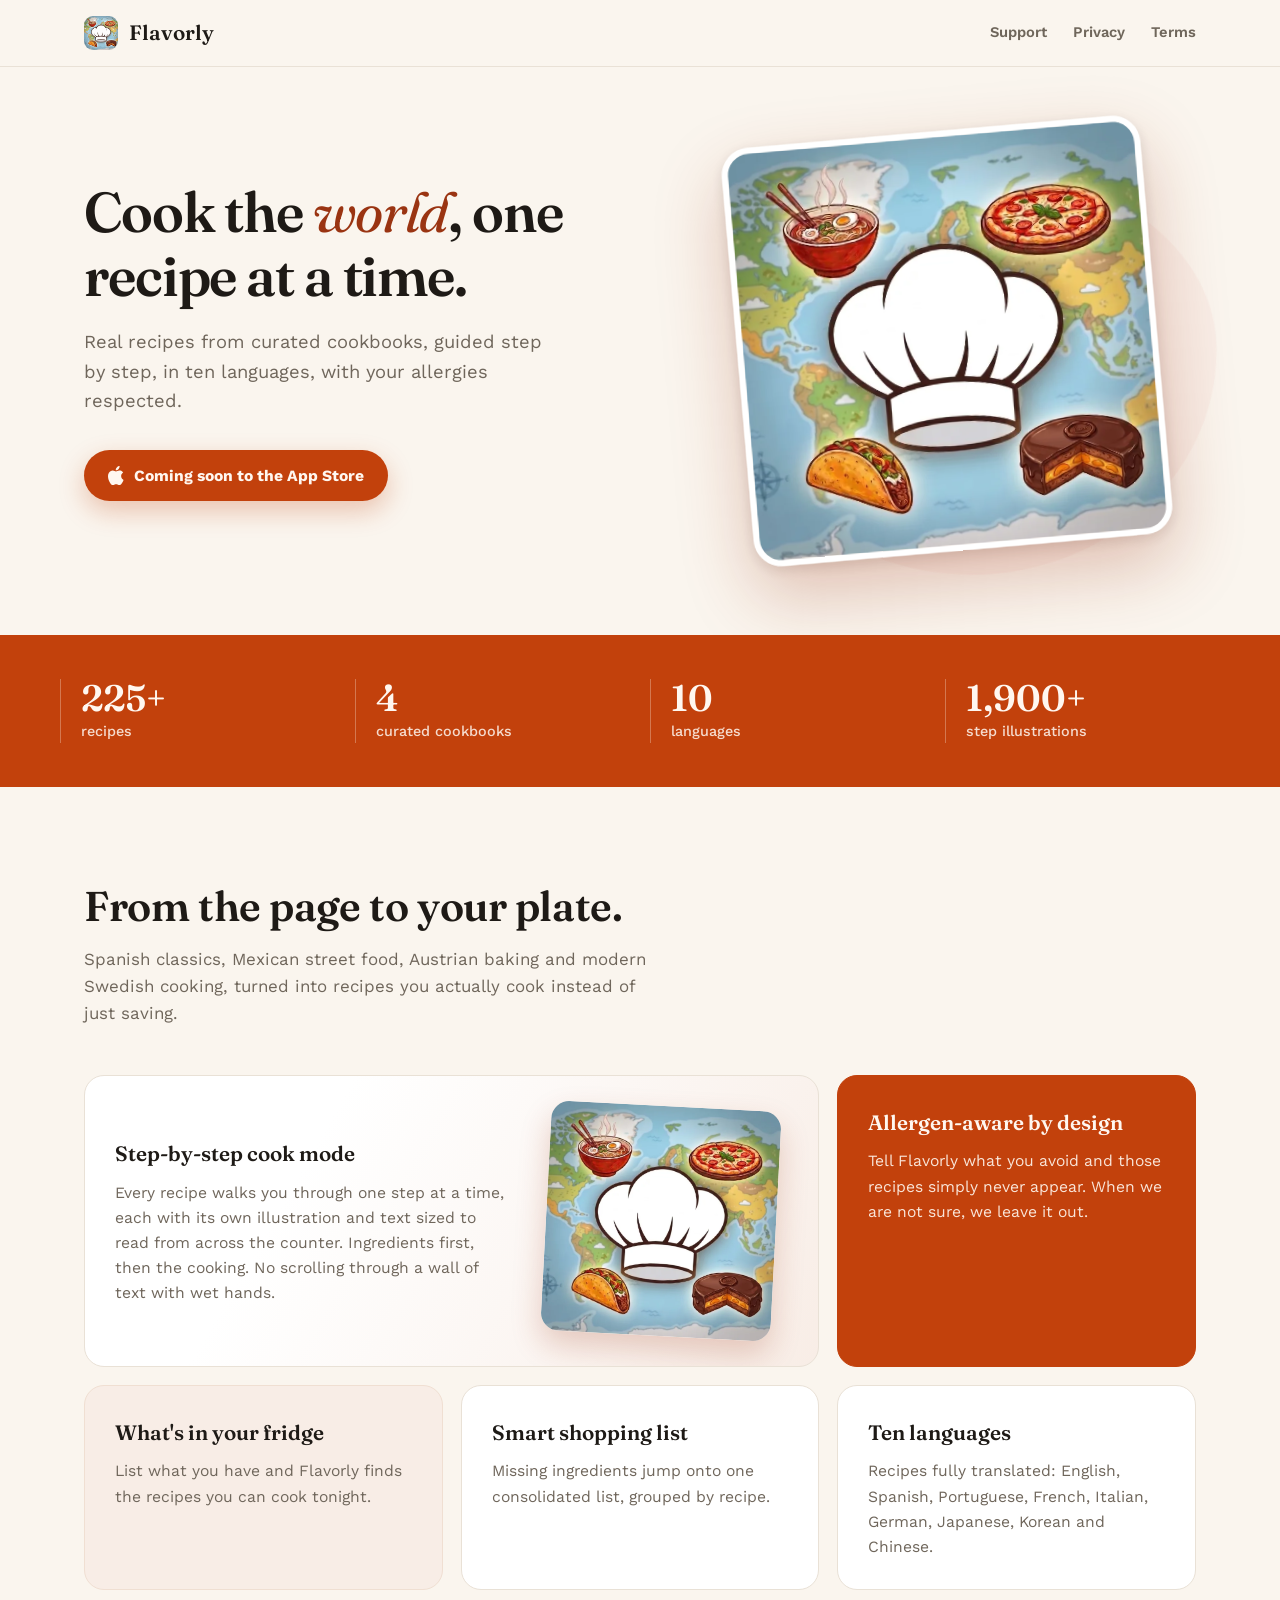
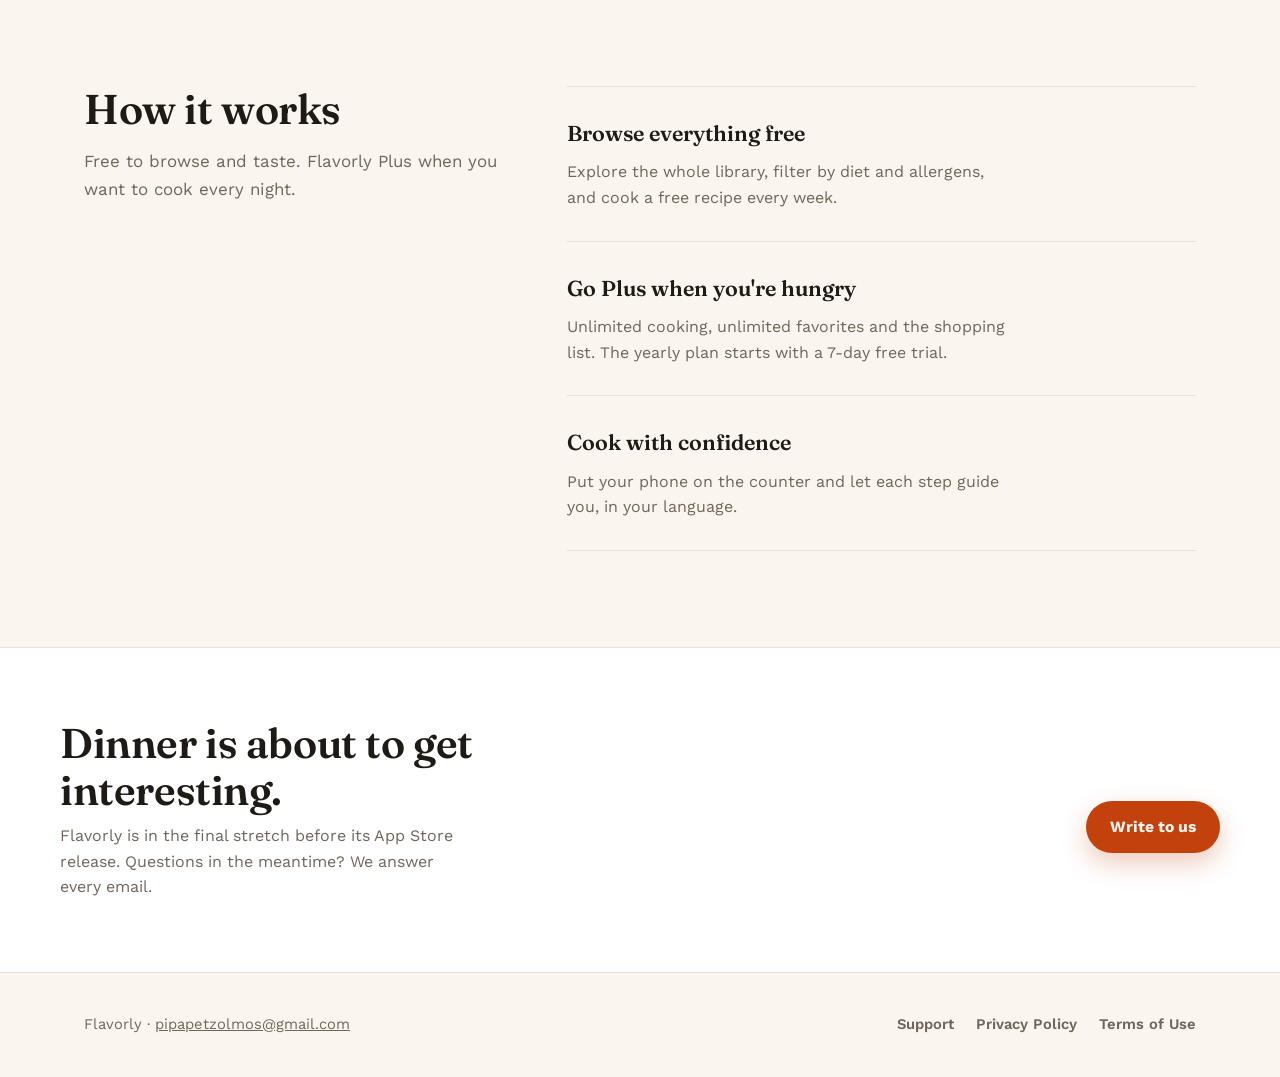
==== commit d05a4372: "Copy email address on contact-button click with toast fallback mailto: is a no-op on desktops withou" ====
--- a/index.html
+++ b/index.html
@@ -75,4 +75,18 @@
 <div>Flavorly &middot; <a href="mailto:pipapetzolmos@gmail.com">pipapetzolmos@gmail.com</a></div>
 <nav class="foot-links" aria-label="Legal"><a href="/support">Support</a><a href="/privacy">Privacy Policy</a><a href="/terms">Terms of Use</a></nav>
 </div></footer>
+<div class="toast" id="toast" role="status" aria-live="polite"></div>
+<script>
+document.querySelectorAll('a[href^="mailto:"]').forEach(function(a){
+  a.addEventListener('click',function(){
+    if(!navigator.clipboard)return;
+    navigator.clipboard.writeText('pipapetzolmos@gmail.com').then(function(){
+      var t=document.getElementById('toast');
+      t.textContent='Address copied: pipapetzolmos@gmail.com';
+      t.classList.add('show');
+      clearTimeout(t._h);t._h=setTimeout(function(){t.classList.remove('show')},3200);
+    }).catch(function(){});
+  });
+});
+</script>
 </body></html>
--- a/styles.css
+++ b/styles.css
@@ -102,6 +102,10 @@
 .faq h3{font-family:'Fraunces',serif;font-weight:600;font-size:1.12rem;margin:0 0 8px}
 .faq p{margin-bottom:0}
 
+/* ---------- email-copied toast ---------- */
+.toast{position:fixed;left:50%;bottom:28px;transform:translateX(-50%) translateY(8px);background:var(--ink);color:var(--cream);padding:12px 22px;border-radius:999px;font-size:.95rem;font-weight:600;box-shadow:0 12px 30px rgba(30,26,22,.3);opacity:0;pointer-events:none;transition:opacity .25s var(--ease),transform .25s var(--ease);z-index:50}
+.toast.show{opacity:1;transform:translateX(-50%)}
+
 /* ---------- motion (reduced-motion safe) ---------- */
 @media (prefers-reduced-motion:no-preference){
   [data-rise]{animation:rise .8s var(--ease) both}
